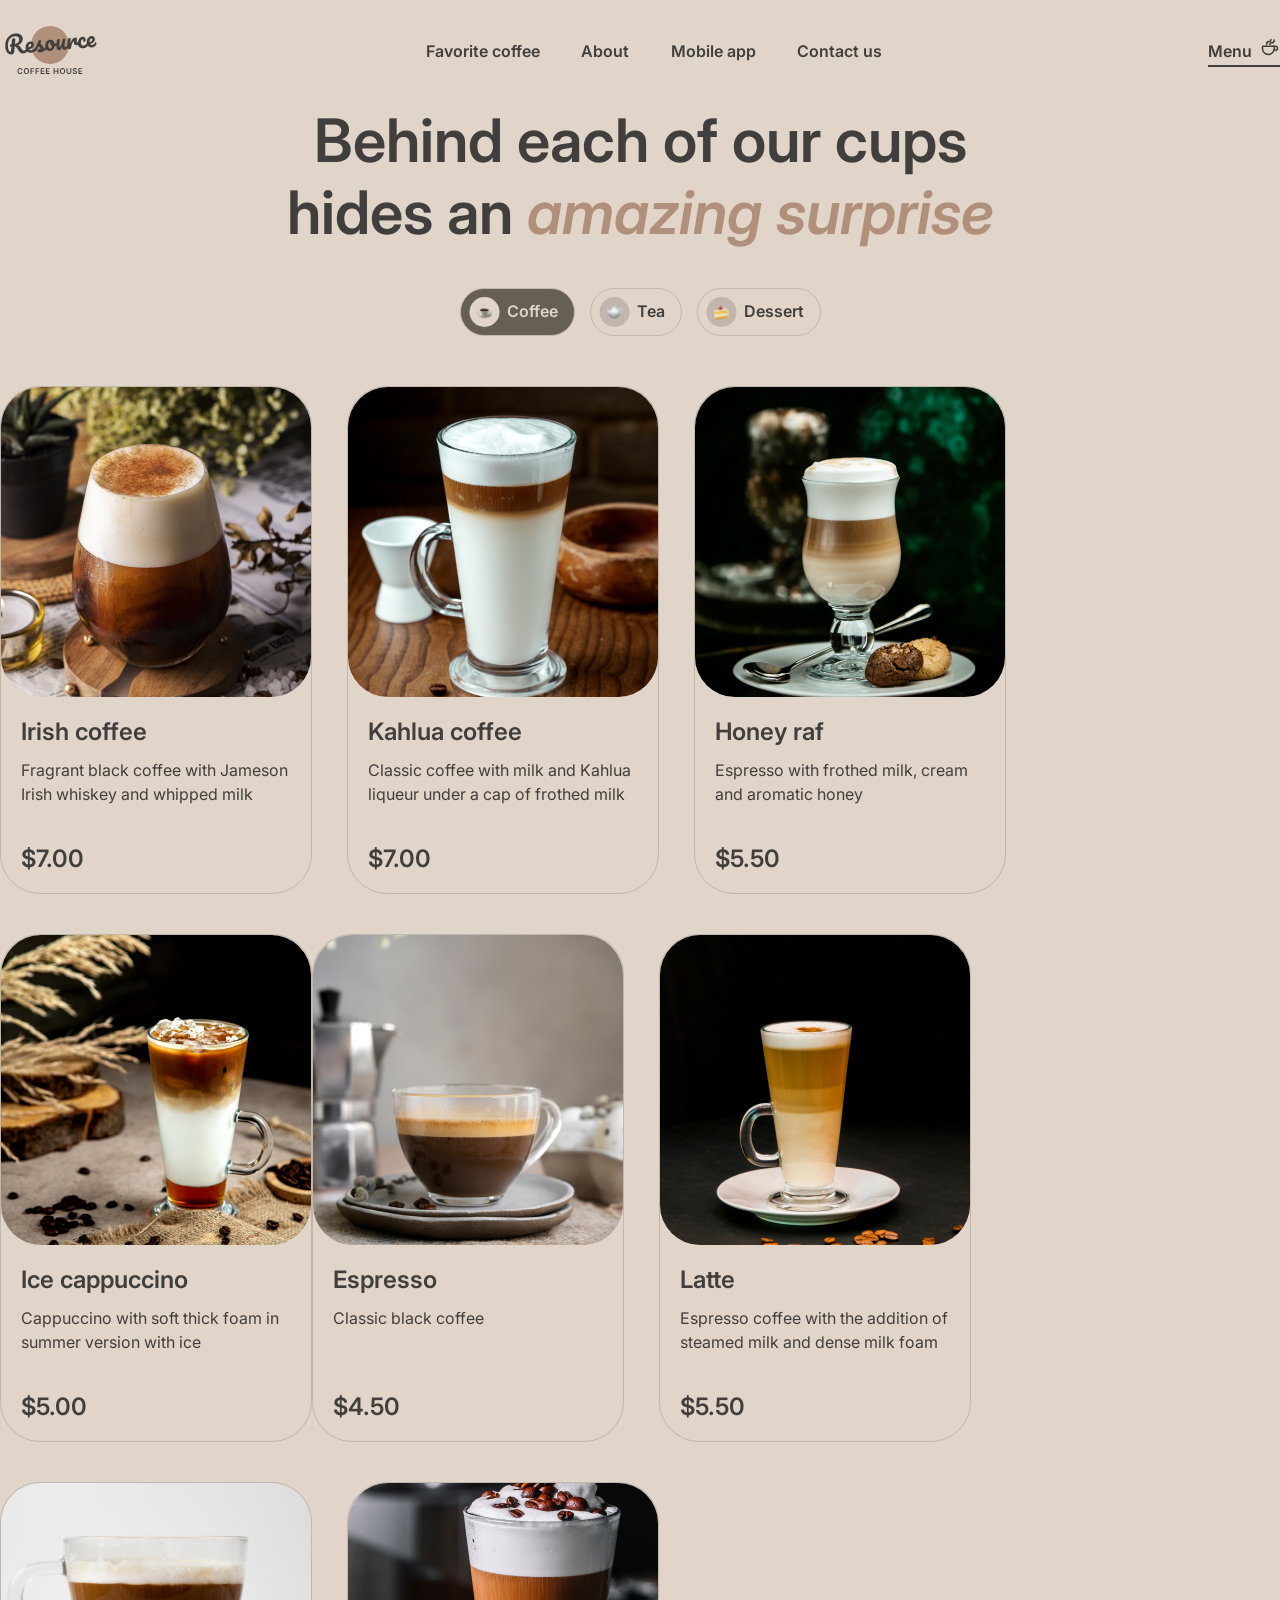
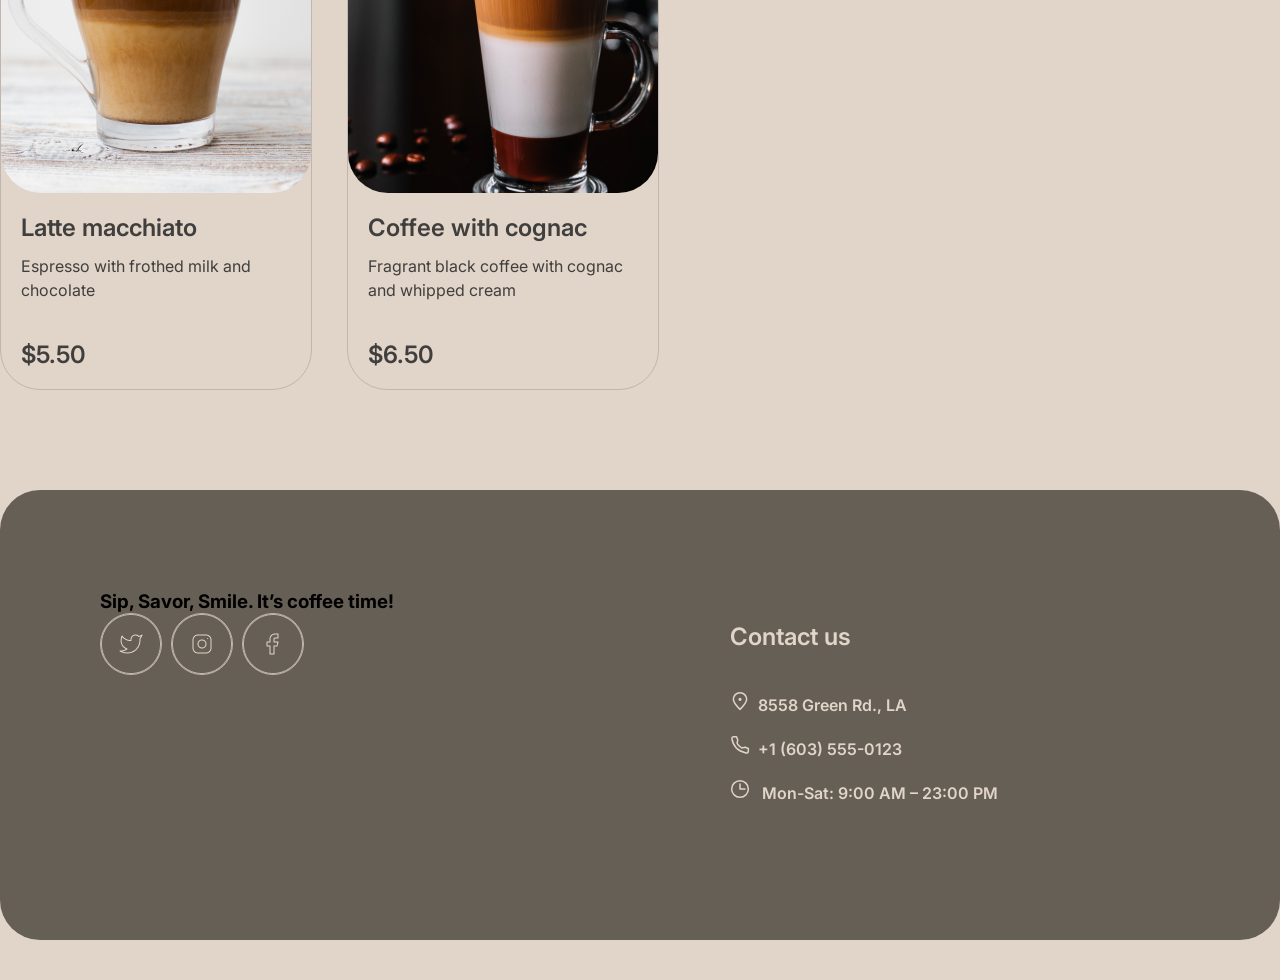
==== pages/coffee-menu.html @ eb0a1509 "Upload second version of the site" ====
<!DOCTYPE html>
<html lang="en">
<head>
  <meta charset="UTF-8">
  <meta http-equiv="X-UA-Compatible" content="IE=edge">
  <meta name="viewport" content="width=device-width, initial-scale=1.0">
  <link rel="preconnect" href="https://fonts.googleapis.com">
  <link rel="preconnect" href="https://fonts.gstatic.com" crossorigin>
  <link href="https://fonts.googleapis.com/css2?family=Inter:wght@100;200;300;400;500;600;700;800;900&display=swap" rel="stylesheet">
  <title>House Menu</title>
  <link rel="stylesheet" href="../css/house-menu.css">
  <link rel="icon" type="image/x-icon" href="../img/logo.svg">
</head>
<body>
  <header>
    <div class="header">
      <a href="../index.html"><img class="header__logo" src="../img/logo.svg" alt="logo"></a>

      <nav>
          <ul>
            <li><a href="#">Favorite coffee</a></li>
            <li><a href="#">About</a></li>
            <li><a href="#">Mobile app</a></li>
            <li><a href="#footer">Contact us</a></li>
          </ul>
      </nav>

      <ul class="coffee-menu">
        <li><a href="#" style="text-decoration: none;"><h3>Menu</h3><img src="../img/coffee-cup.svg" alt="coffe cup"></a></li>
      </ul>
    </div>
  </header>

  <main>
    <section class="coffee-tea-des">
      <h1>Behind each of our cups hides an <span>amazing surprise</span></h1>

      <div class="menu-block">
        <div class="menu-buttons">
          <button class="coffee-button active">Coffee</button>
          <button class="tea-button">Tea</button>
          <button class="dessert-button">Dessert</button>
        </div>

        <div class="menu">
          <div class="item">
            <div class="parent">
              <img src="../img/house-menu/menu/coffee/coffee-1.png" alt="coffee-1">
            </div>
            <div class="about">
              <h6>Irish coffee</h6>
              <p>Fragrant black coffee with Jameson Irish whiskey and whipped milk</p>
              <h3>$7.00</h3>
            </div>
          </div>

          <div class="item">
            <div class="parent">
              <img src="../img/house-menu/menu/coffee/coffee-2.png" alt="coffee-1">
            </div>
            <div class="about">
              <h6>Kahlua coffee</h6>
              <p>Classic coffee with milk and Kahlua liqueur under a cap of frothed milk</p>
              <h3>$7.00</h3>
            </div>
          </div>

          <div class="item">
            <div class="parent">
              <img src="../img/house-menu/menu/coffee/coffee-3.png" alt="coffee-1">
            </div>
            <div class="about">
              <h6>Honey raf</h6>
              <p>Espresso with frothed milk, cream and aromatic honey</p>
              <h3>$5.50</h3>
            </div>
          </div>

          <div class="item" style="margin-right: 0;">
            <div class="parent">
              <img src="../img/house-menu/menu/coffee/coffee-4.png" alt="coffee-1">
            </div>
            <div class="about">
              <h6>Ice cappuccino</h6>
              <p>Cappuccino with soft thick foam in summer version with ice</p>
              <h3>$5.00</h3>
            </div>
          </div>

          <div class="item">
            <div class="parent">
              <img src="../img/house-menu/menu/coffee/coffee-5.png" alt="coffee-1">
            </div>
            <div class="about">
              <h6>Espresso</h6>
              <p>Classic black coffee</p>
              <h3>$4.50</h3>
            </div>
          </div>

          <div class="item">
            <div class="parent">
              <img src="../img/house-menu/menu/coffee/coffee-6.png" alt="coffee-1">
            </div>
            <div class="about">
              <h6>Latte</h6>
              <p>Espresso coffee with the addition of steamed milk and dense milk foam</p>
              <h3>$5.50</h3>
            </div>
          </div>

          <div class="item">
            <div class="parent">
              <img src="../img/house-menu/menu/coffee/coffee-7.png" alt="coffee-1">
            </div>
            <div class="about">
              <h6>Latte macchiato</h6>
              <p>Espresso with frothed milk and chocolate</p>
              <h3>$5.50</h3>
            </div>
          </div>

          <div class="item" style="margin-right: 0;">
            <div class="parent">
              <img src="../img/house-menu/menu/coffee/coffee-8.png" alt="coffee-1">
            </div>
            <div class="about">
              <h6>Coffee with cognac</h6>
              <p>Fragrant black coffee with cognac and whipped cream</p>
              <h3>$6.50</h3>
            </div>
          </div>
        </div>
      </div>
    </section>
  </main>

  <footer id="footer">
    <div class="footer-container">
      <div class="left-side">
        <h3>Sip, Savor, Smile. <span>It’s coffee time!</span></h3>
        <div class="social-media">
          <div class="twiter"></div>
          <div class="instagram"></div>
          <div class="facebook"></div>
        </div>
      </div>

      <div class="right-side">
        <h4>Contact us</h4>
        <ul>
          <li><a href="https://www.google.com/maps/search/8558+Green+Rd,+Trafalgar,+IN,+USA/@38.6129369,-116.4853244,3z?entry=ttu" target="_blank"><img src="../img/footer/position-icon.svg" alt="position">8558 Green Rd.,  LA</a></li>
          <li><a href="tel:+16035550123"><img src="../img/footer/phone-icon.svg" alt="phone">+1 (603) 555-0123</a></li>
          <li><img src="../img/footer/clock-icon.svg" alt="clock"> Mon-Sat: 9:00 AM – 23:00 PM</li>
        </ul>
      </div>
    </div>
  </footer>
</body>
</html>
---- css/house-menu.css ----
* {
  margin: 0;
  padding: 0;
}

html {
  scroll-behavior: smooth;
}

body {
  max-width: 1440px;
  background: #E1D4C9;
  margin: 0 auto;
  font-family: 'Inter', sans-serif;
}

header {
  margin-top: 20px;
  margin-bottom: 20px;
}

.coffe-menu {
  display: flex;
}

.header__logo {
  cursor: pointer;
}

.coffe-menu h3 {
  font-size: 16px;
  font-style: normal;
  font-weight: 600;
  line-height: 150%;
}

.header {
  display: flex;
  max-width: 1360px;
  justify-content: space-between;
  align-items: center;
  margin: 0 auto;
}

.header nav ul {
  display: flex;
  list-style-type: none;
  justify-content: space-between;
  width: 456px;
}

.header nav ul li a {
  text-decoration: none;
  font-size: 16px;
  font-style: normal;
  font-weight: 600;
  line-height: 150%;
  color: #403F3D;
  cursor: pointer;
  transition: .5s ease-out;
}

.header nav ul li::after {
  content: "";
  height: 2px;
  width: 30%;
  background: #403F3D;
  display: block;
  margin: 0 auto;
  opacity: 0;
  transition: all 0.4s;
}

.header .coffee-menu {
  display: flex;
  list-style-type: none;
  justify-content: space-between;
  cursor: pointer;
  width: 72px;
}

.header .coffee-menu h3 {
  font-size: 16px;
  font-style: normal;
  font-weight: 600;
  line-height: 1.8;
  display: inline;
  color: #403F3D;
}

.header .coffee-menu li {
  width: 72px;
}

.header .coffee-menu img {
  display: inline;
  margin-left: 8px;
}

.header .coffee-menu li::after {
  content: "";
  height: 2px;
  width: 100%;
  background: #403F3D;
  display: block;
  margin: 0 auto;
  opacity: 1;
  transition: all 0.4s;
}

.header nav ul li:hover::after {
  opacity: 1;
  width: 100%;
}

/* 
  COFFEE, TEA, Dessert section
*/

.coffee-tea-des {
  max-width: 1360px;
  margin: 0 auto;
}

.coffee-tea-des h1 {
  color: #403F3D;
  text-align: center;
  font-size: 60px;
  font-weight: 600;
  width: 800px;
  margin: 0 auto;
  margin-bottom: 40px;
}

.coffee-tea-des h1 span {
  color: #B0907A;
  font-size: 60px;
  font-style: italic;
  font-weight: 600;
}

.coffee-tea-des .menu-block {
  max-width: 1360px;
  margin: 0 auto;
}

.coffee-tea-des .menu-block .menu-buttons {
  width: 361px;
  display: flex;
  justify-content: space-between;
  margin: 0 auto;
}

.menu-block .menu-buttons button img {
  padding-top: 8px;
  padding-bottom: 8px;
  margin-right: 8px;
}

.menu-block .menu-buttons button {
  border-radius: 100px;
  border: 1px solid #C1B6AD;
  background: none;
  padding: 12px 16px 14px 46px;
  color: #403F3D;
  font-size: 16px;
  font-weight: 600;
  position: relative;
  font-family: 'Inter', sans-serif;
  transition: all .6s;
  cursor: pointer;
}

.menu-buttons .coffee-button::before {
  content: url("../img/house-menu/buttons/coffee-icon.svg");
  position: absolute;
  display: block;
  top: 8px;
  left: 8px;
  transition: all .6s;
}

.menu-buttons .tea-button::before {
  content: url("../img/house-menu/buttons/cup-icon.svg");
  position: absolute;
  display: block;
  top: 8px;
  left: 8px;
  transition: all .6s;
}

.menu-buttons .dessert-button::before {
  content: url("../img/house-menu/buttons/cake-icon.svg");
  position: absolute;
  display: block;
  top: 8px;
  left: 8px;
  transition: all .6s;
}

.menu-buttons .coffee-button:hover::before {
  content: url("../img/house-menu/buttons/coffee-icon-hover.svg");
}

.menu-buttons .tea-button:hover::before {
  content: url("../img/house-menu/buttons/cup-icon-hover.svg");
}

.menu-buttons .dessert-button:hover::before {
  content: url("../img/house-menu/buttons/cake-icon-hover.svg");
}

.menu-buttons .coffee-button:hover,
.menu-buttons .tea-button:hover,
.menu-buttons .dessert-button:hover {
  background-color: #665F55;
  color: #E1D4C9;
}

.menu-buttons button.active {
  background-color: #665F55;
  color: #E1D4C9;
  cursor: default;
}

.menu-buttons .coffee-button.active::before{
  content: url("../img/house-menu/buttons/coffee-icon-hover.svg");
}

.menu-buttons .tea-button.active::before{
  content: url("../img/house-menu/buttons/cup-icon-hover.svg");
}

.menu-buttons .dessert-button.active::before{
  content: url("../img/house-menu/buttons/cake-icon-hover.svg");
}


/* 
  menu-buttons
*/

.coffee-tea-des .menu-block .menu-buttons {
  margin-bottom: 10px;
}

.coffee-tea-des .menu .item {
  width: 310px;
  height: 506px;
  border-radius: 40px;
  border: 1px solid #C1B6AD;
  margin-top: 40px;
  margin-right: 35px;
  position: relative;
  cursor: pointer;
}

.coffee-tea-des .menu .item img {
  position: absolute;
  left: -15px;
  top: -15px;
  transition: all .6s;
}

.coffee-tea-des .menu .item .parent {
  width: 310px;
  height: 310px;
  overflow: hidden;
  position: relative;
  border-radius: 40px;
  margin-bottom: 20px;
}


.coffee-tea-des .menu {
  display: flex;
  flex-wrap: wrap;
}

.coffee-tea-des .menu .item:hover img {
  transform: scale(0.92);
}

.coffee-tea-des .menu .item .about {
  width: 270px;
  margin: 0 auto;
}

.coffee-tea-des .menu .item h6 {
  color: #403F3D;
  font-size: 24px;
  font-style: normal;
  font-weight: 600;
  margin-bottom: 12px;
}

.coffee-tea-des .menu .item p {
  color: #403F3D;
  font-size: 16px;
  font-style: normal;
  font-weight: 400;
  line-height: 150%;
  margin-bottom: 12px;
}

.coffee-tea-des .menu .item h3 {
  color: #403F3D;
  font-size: 24px;
  font-style: normal;
  font-weight: 600;
  position: absolute;
  bottom: 20px;
  left: 20px;
}


/* 
  FOOTER
*/

footer {
  max-width: 1360px;
  border-radius: 40px;
  background: #665F55;
  margin: 0 auto;
  margin-bottom: 40px;
  margin-top: 100px;
}

footer .footer-container {
  width: 1160px;
  height: 250px;
  padding: 100px;
  display: flex;
  justify-content: space-between;
}

footer .left-side {
  max-width: 530px;
}

footer .left-side h1 {
  color: #E1D4C9;
  font-family: Inter;
  font-size: 60px;
  font-weight: 600;
  margin-bottom: 40px;
}

footer .left-side h1 span {
  color: #B0907A;
  font-family: Inter;
  font-size: 60px;
  font-style: italic;
  font-weight: 600;
}

footer .social-media {
  display: flex;
  max-width: 204px;
  justify-content: space-between;
}

.social-media .instagram {
  background-image: url("../img/footer/instagram-default.png");
  width: 24px;
  height: 24px;
  background-repeat: no-repeat;
  border-radius: 100px;
  border: 1px solid #C1B6AD;
  padding: 18px;
  background-position: center;
  transition: all .2s;
  cursor: pointer;
}

.social-media .instagram:hover {
  background-image: url("../img/footer/instagram-hover.png");
  background-color: #E1D4C9;
}

.social-media .twiter {
  background-image: url("../img/footer/twiter-default.png");
  width: 24px;
  height: 24px;
  background-repeat: no-repeat;
  border-radius: 100px;
  border: 1px solid #C1B6AD;
  padding: 18px;
  background-position: center;
  transition: all .2s;
  cursor: pointer;
}

.social-media .twiter:hover {
  background-image: url("../img/footer/twiter-hover.png");
  background-color: #E1D4C9;
}

.social-media .facebook {
  background-image: url("../img/footer/facebook-default.png");
  width: 24px;
  height: 24px;
  background-repeat: no-repeat;
  border-radius: 100px;
  border: 1px solid #C1B6AD;
  padding: 18px;
  background-position: center;
  transition: all .2s;
  cursor: pointer;
}

.social-media .facebook:hover {
  background-image: url("../img/footer/facebook-hover.png");
  background-color: #E1D4C9;
}

footer .right-side {
  width: 530px;
  height: 186px;
  margin-top: 32px;
  color: #E1D4C9;
}

footer .right-side h4 {
  color: #E1D4C9;
  font-family: Inter;
  font-size: 24px;
  font-weight: 600;
  margin-bottom: 40px;
}

footer .right-side li,
footer .right-side a {
  color: #E1D4C9;
  text-decoration: none;
  list-style-type: none;
  font-family: Inter;
  font-size: 16px;
  font-weight: 600;
  position: relative;
}

footer .right-side li {
  margin-bottom: 20px;
}

footer .right-side img {
  margin-right: 8px;
}

footer .right-side a::before {
  content: "";
  display: block;
  width: 30%;
  height: 2px;
  background: #E1D4C9;
  position: absolute;
  bottom: -6px;
  opacity: 0;
  transition: all .6s;
  margin-left: 30%;
}

footer .right-side a:hover::before {
  opacity: 1;
  width: 100%;
  margin-left: 0;
}
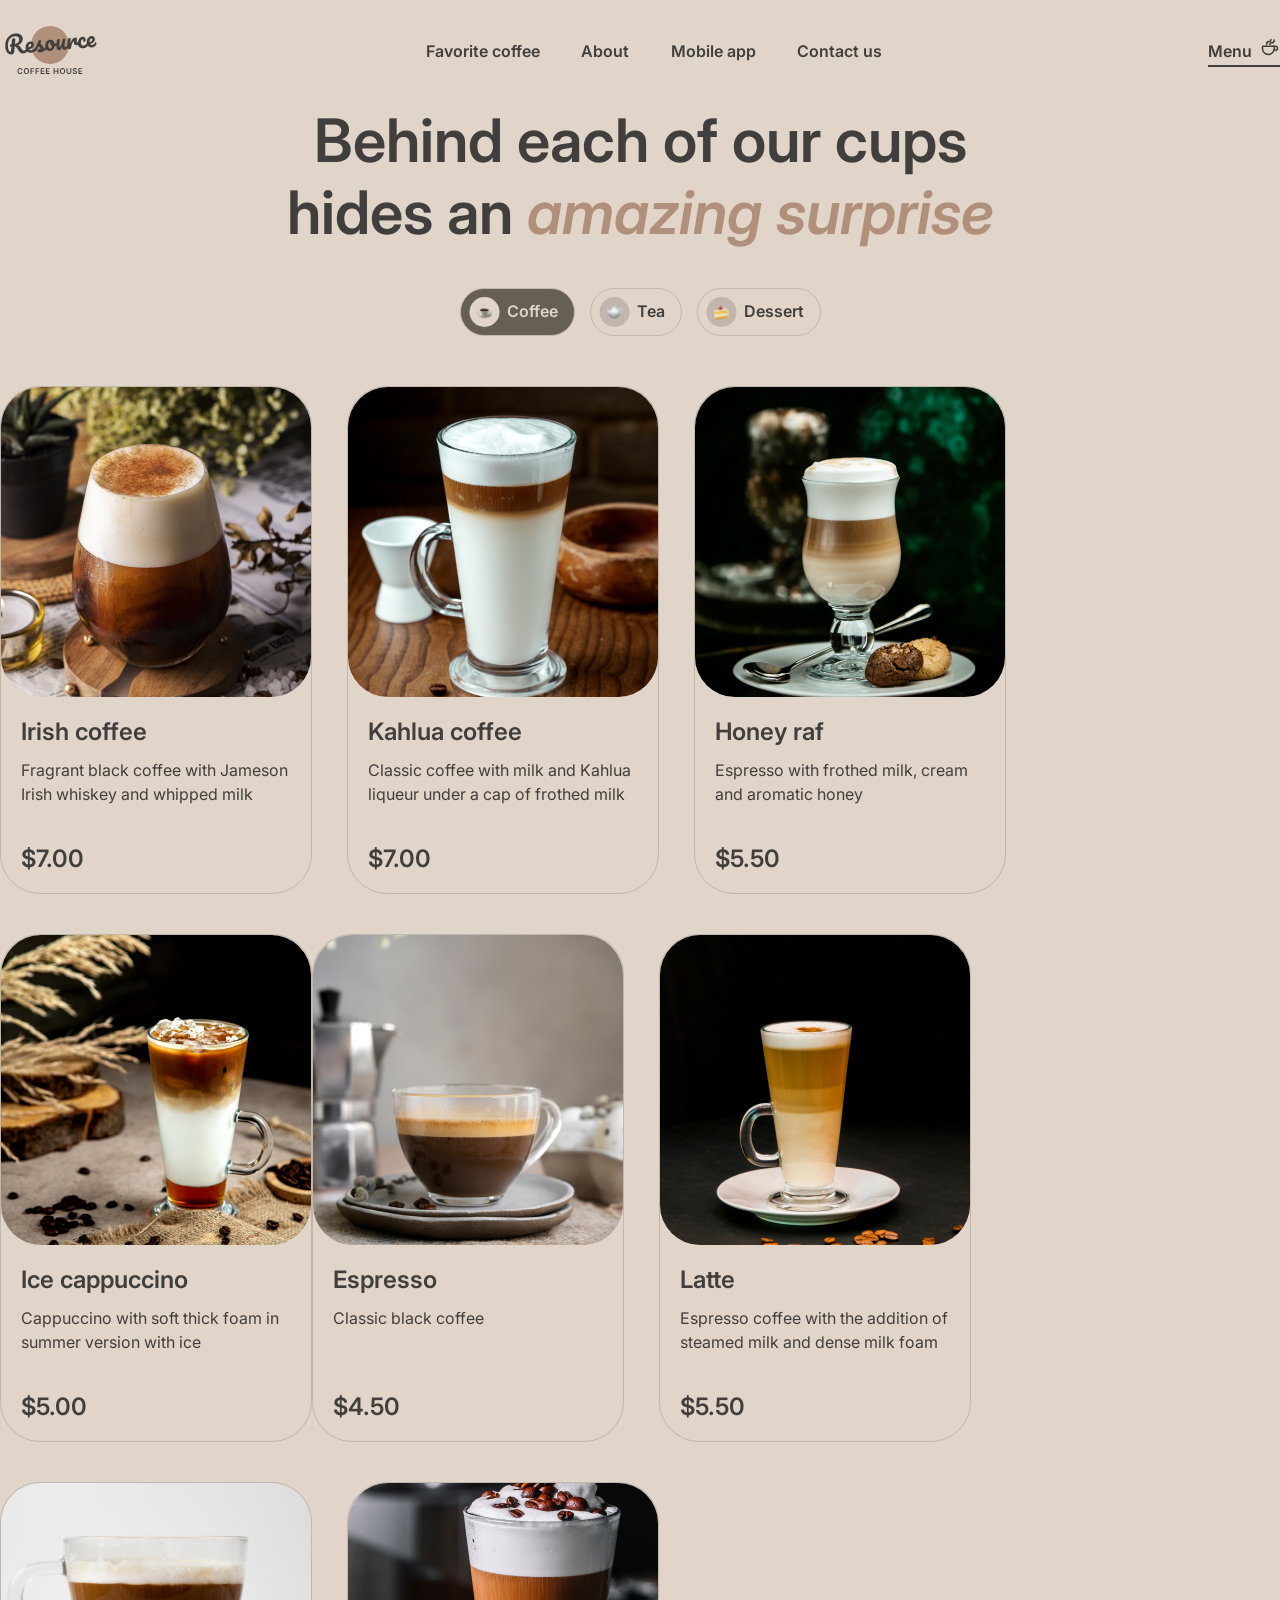
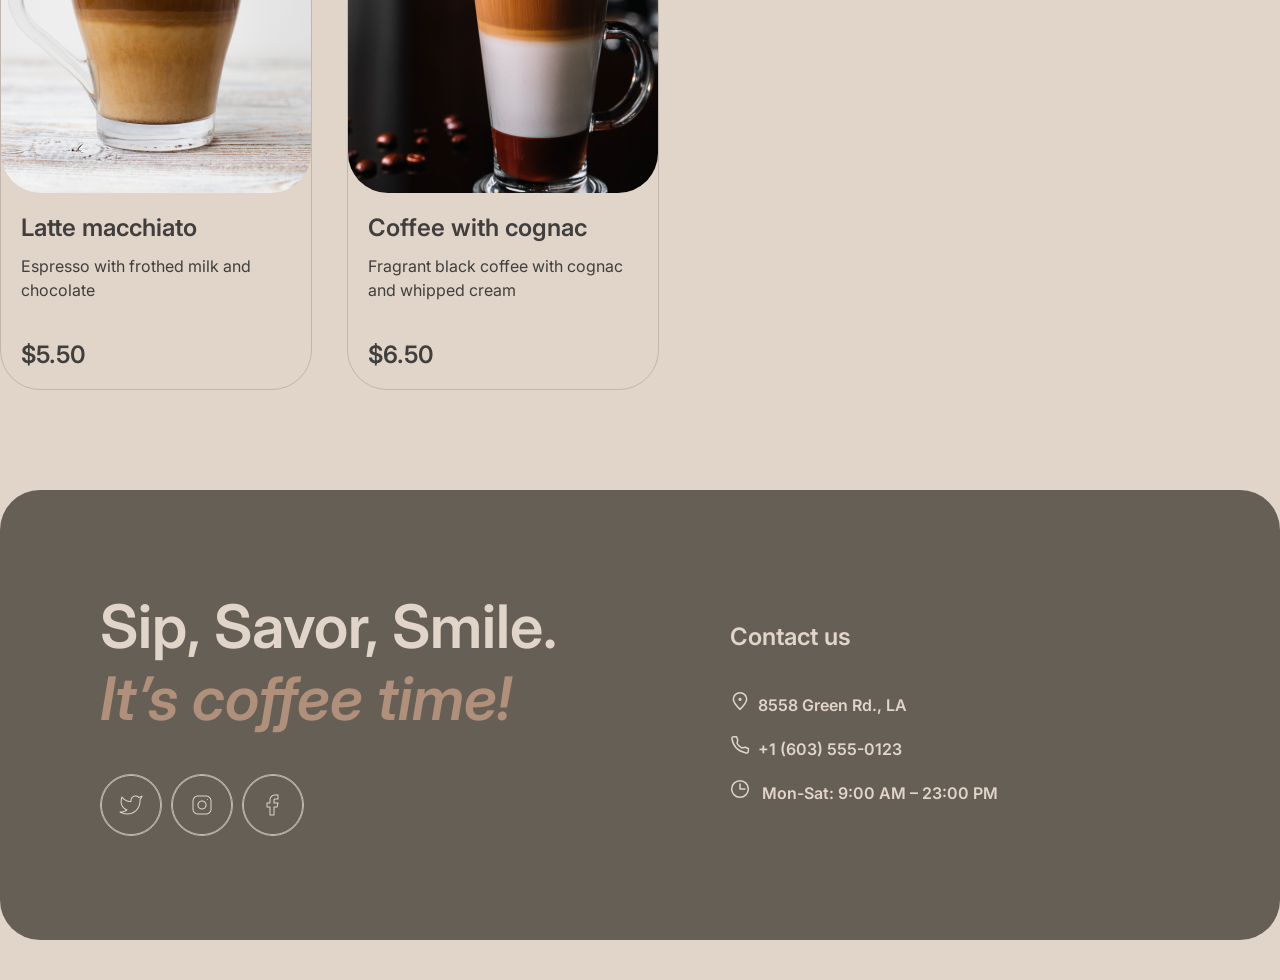
==== commit 364082d2: "feat: make header responsible" ====
--- a/pages/coffee-menu.html
+++ b/pages/coffee-menu.html
@@ -156,5 +156,7 @@
       </div>
     </div>
   </footer>
+
+  <script src="../js/script.js"></script>
 </body>
 </html>
--- a/css/house-menu.css
+++ b/css/house-menu.css
@@ -90,6 +90,11 @@
 
 .header .coffee-menu li {
   width: 72px;
+  cursor: default;
+}
+
+.header .coffee-menu li a {
+  cursor: default;
 }
 
 .header .coffee-menu img {
@@ -339,7 +344,7 @@
   max-width: 530px;
 }
 
-footer .left-side h1 {
+footer .left-side h3 {
   color: #E1D4C9;
   font-family: Inter;
   font-size: 60px;
@@ -347,7 +352,7 @@
   margin-bottom: 40px;
 }
 
-footer .left-side h1 span {
+footer .left-side h3 span {
   color: #B0907A;
   font-family: Inter;
   font-size: 60px;
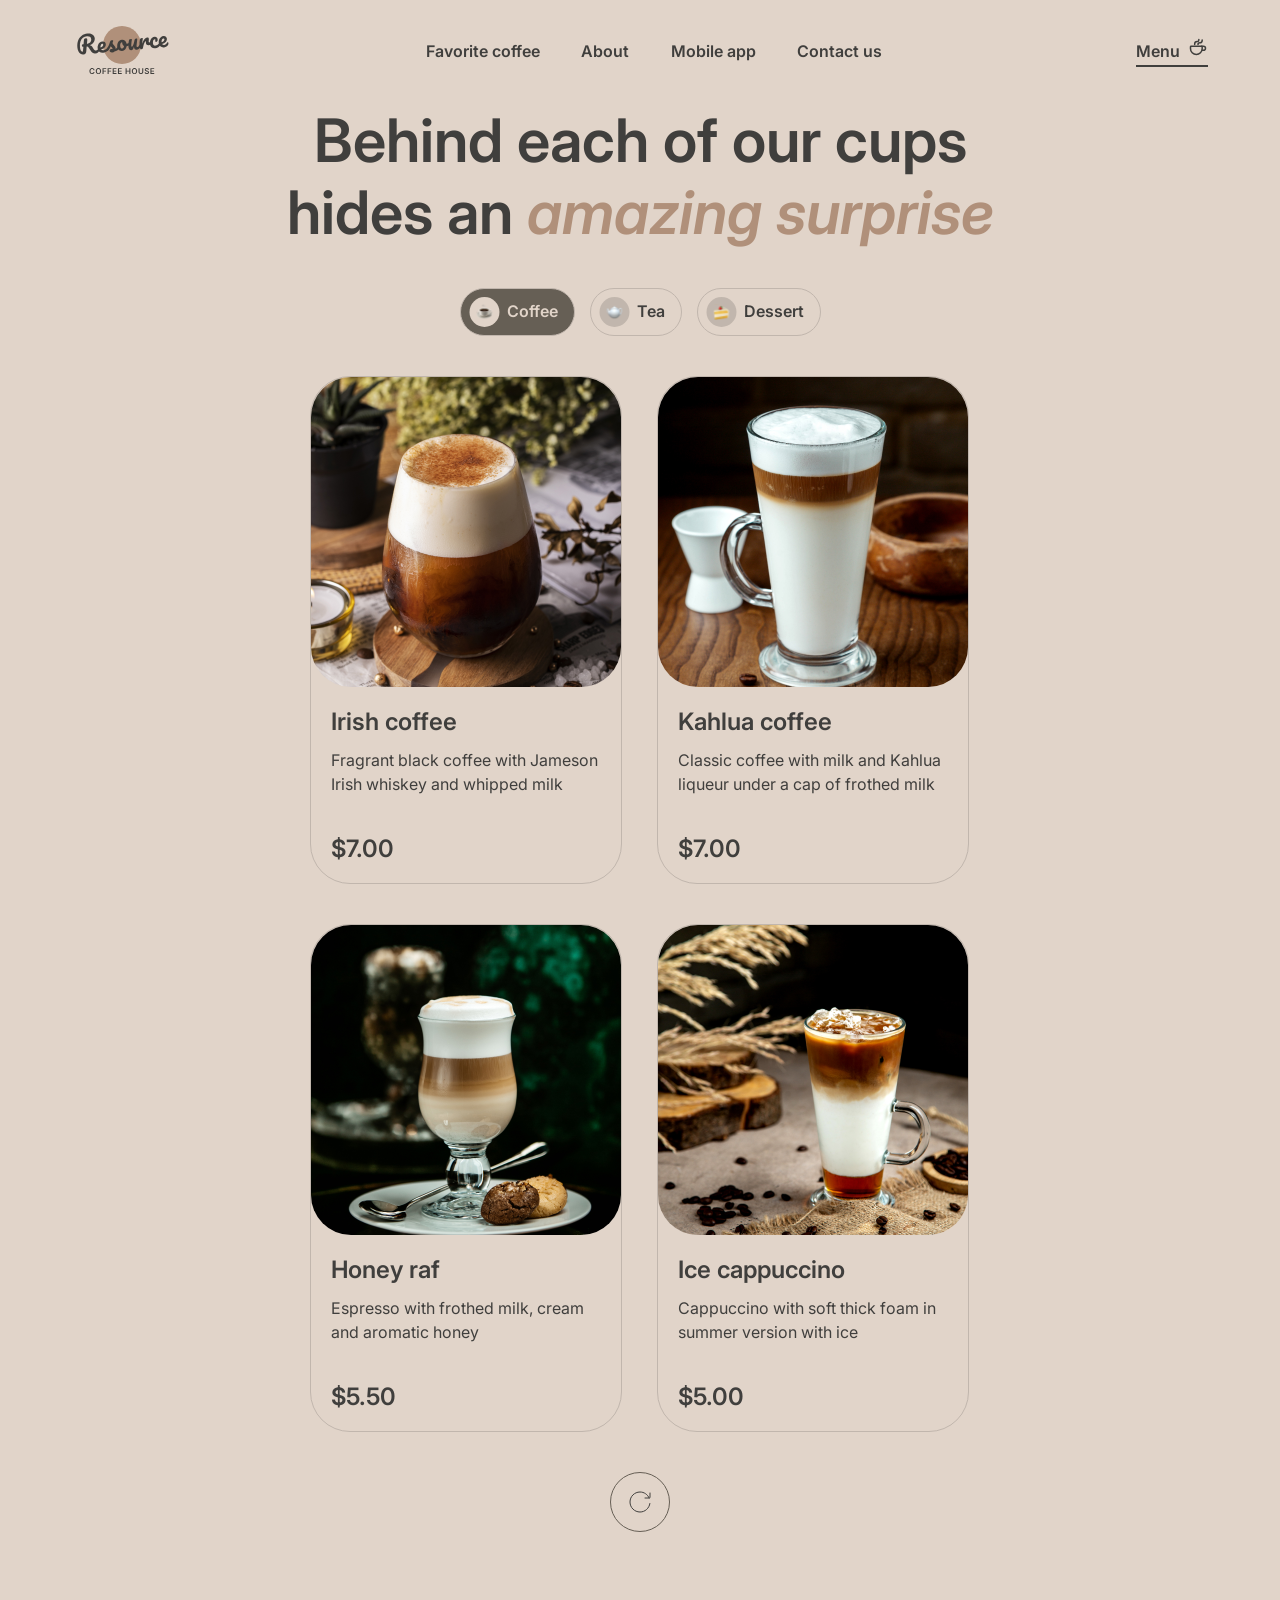
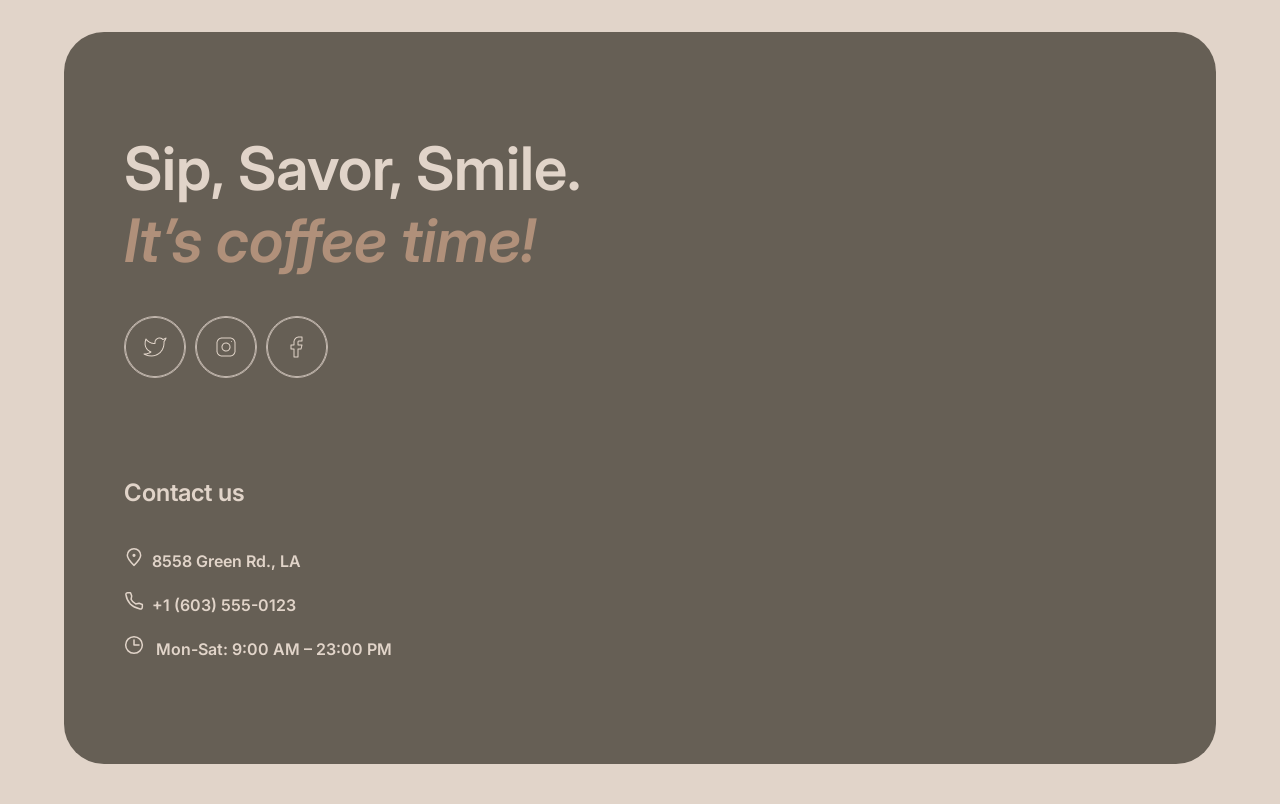
==== commit 3188eb24: "feat: upload fourth version" ====
--- a/pages/coffee-menu.html
+++ b/pages/coffee-menu.html
@@ -10,6 +10,7 @@
   <title>House Menu</title>
   <link rel="stylesheet" href="../css/house-menu.css">
   <link rel="icon" type="image/x-icon" href="../img/logo.svg">
+  <link rel="stylesheet" href="../css/responsive.css">
 </head>
 <body>
   <header>
@@ -26,7 +27,8 @@
       </nav>
 
       <ul class="coffee-menu">
-        <li><a href="#" style="text-decoration: none;"><h3>Menu</h3><img src="../img/coffee-cup.svg" alt="coffe cup"></a></li>
+        <li class="coffee-button"><a href="#" style="text-decoration: none;"><h3>Menu</h3><img src="../img/coffee-cup.svg" alt="coffe cup"></a></li>
+        <li class="burger-menu"></li>
       </ul>
     </div>
   </header>
@@ -54,7 +56,7 @@
             </div>
           </div>
 
-          <div class="item">
+          <div class="item kahlua">
             <div class="parent">
               <img src="../img/house-menu/menu/coffee/coffee-2.png" alt="coffee-1">
             </div>
@@ -87,50 +89,54 @@
             </div>
           </div>
 
-          <div class="item">
-            <div class="parent">
-              <img src="../img/house-menu/menu/coffee/coffee-5.png" alt="coffee-1">
+          <div class="item_block-to-hide">
+            <div class="item">
+              <div class="parent">
+                <img src="../img/house-menu/menu/coffee/coffee-5.png" alt="coffee-1">
+              </div>
+              <div class="about">
+                <h6>Espresso</h6>
+                <p>Classic black coffee</p>
+                <h3>$4.50</h3>
+              </div>
             </div>
-            <div class="about">
-              <h6>Espresso</h6>
-              <p>Classic black coffee</p>
-              <h3>$4.50</h3>
+  
+            <div class="item">
+              <div class="parent">
+                <img src="../img/house-menu/menu/coffee/coffee-6.png" alt="coffee-1">
+              </div>
+              <div class="about">
+                <h6>Latte</h6>
+                <p>Espresso coffee with the addition of steamed milk and dense milk foam</p>
+                <h3>$5.50</h3>
+              </div>
             </div>
-          </div>
+  
+            <div class="item">
+              <div class="parent">
+                <img src="../img/house-menu/menu/coffee/coffee-7.png" alt="coffee-1">
+              </div>
+              <div class="about">
+                <h6>Latte macchiato</h6>
+                <p>Espresso with frothed milk and chocolate</p>
+                <h3>$5.50</h3>
+              </div>
+            </div>
 
-          <div class="item">
-            <div class="parent">
-              <img src="../img/house-menu/menu/coffee/coffee-6.png" alt="coffee-1">
-            </div>
-            <div class="about">
-              <h6>Latte</h6>
-              <p>Espresso coffee with the addition of steamed milk and dense milk foam</p>
-              <h3>$5.50</h3>
-            </div>
-          </div>
-
-          <div class="item">
-            <div class="parent">
-              <img src="../img/house-menu/menu/coffee/coffee-7.png" alt="coffee-1">
-            </div>
-            <div class="about">
-              <h6>Latte macchiato</h6>
-              <p>Espresso with frothed milk and chocolate</p>
-              <h3>$5.50</h3>
-            </div>
-          </div>
-
-          <div class="item" style="margin-right: 0;">
-            <div class="parent">
-              <img src="../img/house-menu/menu/coffee/coffee-8.png" alt="coffee-1">
-            </div>
-            <div class="about">
-              <h6>Coffee with cognac</h6>
-              <p>Fragrant black coffee with cognac and whipped cream</p>
-              <h3>$6.50</h3>
+            <div class="item" style="margin-right: 0;">
+              <div class="parent">
+                <img src="../img/house-menu/menu/coffee/coffee-8.png" alt="coffee-1">
+              </div>
+              <div class="about">
+                <h6>Coffee with cognac</h6>
+                <p>Fragrant black coffee with cognac and whipped cream</p>
+                <h3>$6.50</h3>
+              </div>
             </div>
           </div>
         </div>
+
+        <button class="refresh-button"></button>
       </div>
     </section>
   </main>
--- a/css/house-menu.css
+++ b/css/house-menu.css
@@ -244,10 +244,6 @@
 /* 
   menu-buttons
 */
-
-.coffee-tea-des .menu-block .menu-buttons {
-  margin-bottom: 10px;
-}
 
 .coffee-tea-des .menu .item {
   width: 310px;
@@ -471,4 +467,44 @@
   opacity: 1;
   width: 100%;
   margin-left: 0;
+}
+
+.item_block-to-hide {
+  display: flex;
+  flex-wrap: wrap;
+  justify-content: space-between;
+}
+
+.refresh-button {
+  background: none;
+  border: 0px;
+  background-image: url(../img/responsive/768px/open-new-items.svg);
+  width: 60px;
+  height: 60px;
+  background-repeat: no-repeat;
+  margin: 0 auto;
+  margin-top: 40px;
+  display: none;
+}
+
+header .coffee-menu .burger-menu {
+  background-image: url("../img/responsive/768px/button-icon-burger.svg");
+  background-repeat: no-repeat;
+  background-size: contain;
+  width: 44px;
+  height: 44px;
+  display: none;
+}
+
+
+@media screen and (max-width: 768px) {
+  .header .coffee-menu li:first-child {
+    display: none;
+  }
+}
+
+@media screen and (max-width: 670px) {
+  .footer-container .left-side h3 {
+    font-size: 31.5px;
+  }
 }
--- a/css/responsive.css
+++ b/css/responsive.css
@@ -0,0 +1,403 @@
+@media screen and (max-width: 1440px) {
+  body {
+    width: 100%;
+  }
+}
+
+@media screen and (max-width: 1390px) {
+  .header {
+    width: 88.7%;
+  }
+}
+
+@media screen and (max-width: 768px) {
+  header nav {
+    display: none;
+  }
+  .coffee-menu-button {
+    display: none;
+  }
+  .header .coffee-menu li::after {
+    display: none;
+  }
+  .header .coffee-menu {
+    width: unset;
+  }
+  header .coffee-menu .burger-menu {
+    display: block;
+  }
+}
+
+@media screen and (max-width: 385px) {
+  .header {
+    width: 91.6%;
+  }
+}
+
+
+/* 
+  HEADER BLOCK
+*/
+
+@media screen and (max-width: 1390px) {
+  .header-section {
+    width: 88.7%;
+    height: 644px;
+  }
+
+  .header-section .link-block {
+    margin-left: 60px;
+  }
+
+  .header-section__img {
+    background-position: bottom;
+    background-size: cover;
+  }
+}
+
+@media screen and (max-width: 700px) {
+  .header-section {
+    width: 91.6%;
+  }
+  .header-section__img .link-block p,
+  .header-section__img .link-block p span {
+    font-size: 64px;
+  }
+  .header-section__img .link-block {
+    height: 432px;
+    width: 91%;
+    margin-left: 16px;
+    margin-top: 80px;
+  }
+}
+
+@media screen and (max-width: 535px){
+  .header-section__img .link-block p,
+  .header-section__img .link-block p span {
+    font-size: 52px;
+  }
+}
+
+@media screen and (max-width: 432px){
+  .header-section__img .link-block p,
+  .header-section__img .link-block p span {
+    font-size: 42px;
+  }
+  .header-section__img .link-block {
+    height: 432px;
+    width: 91%;
+    margin-top: 60px;
+  }
+  .header-section {
+    height: 552px;
+  }
+}
+
+@media screen and (max-width: 1390px) {
+  .favorite-coffee {
+    width: 88.7%;
+  }
+  .slider .slide-1 {
+      width: 100%;
+  }
+  /* .slider {
+    width: 84.71%;
+  } */
+}
+
+@media screen and (max-width: 910px) {
+  /* .slider .slide-1 {
+    width: 90%;
+  } */
+}
+
+@media screen and (max-width: 800px) {
+  /* .slider-block .slider {
+    width: 70%;
+  } */
+}
+
+@media screen and (max-width: 710px) {
+  .slider-block .arrow-left,
+  .slider-block .arrow-right {
+    display: none;
+  }
+  .slider {
+    margin: 0 auto;
+  }
+  .choose-fav-coffee,
+  .choose-fav-coffee span {
+    font-size: 38px;
+  }
+  .slider-block .slider {
+    height: unset;
+  }
+  .slider .slide-1 {
+    height: unset;
+  }
+  .favorite-coffee {
+    height: unset;
+  }
+}
+
+@media screen and (max-width: 510px) {
+  .slider img {
+    width: 100%;
+  }
+  .favorite-coffee {
+    width: 91.579%;
+  }
+  .choose-fav-coffee,
+  .choose-fav-coffee span {
+    font-size: 32px;
+  }
+  .slider-block .slider {
+    height: unset;
+  }
+  .slider .slide-1 {
+    height: unset;
+  }
+  .favorite-coffee {
+    height: unset;
+  }
+}
+
+@media screen and (max-width: 1390px) {
+  #about-section {
+    width: 89.6%;
+  }
+  .column-2 .parent2,
+  .column-1 .parent2 {
+    display: none;
+ }
+ .about-section__columns {
+  flex-wrap: wrap;
+ }
+ .about-section .column-1,
+ .about-section .column-2 {
+  height: unset;
+  margin: 0 auto;
+ }
+ .favorite-coffee {
+  max-width: 1360px;
+  height: unset;
+  }
+  .about-section {
+    height: unset;
+  }
+}
+
+@media screen and (max-width: 769px) {
+  .about-section .column-1,
+  .about-section .column-2 {
+    /* width: 100%; */
+  }
+  .column-1 .parent,
+  .column-2 .parent {
+    /* width: 100%; */
+  }
+  #mobile-app .left-side {
+    width: unset;
+  }
+}
+
+@media screen and (max-width: 730px) {
+  #about-section {
+    width: 91.6%;
+  }
+  .parent,
+  .column-1 .parents {
+    width: 100%;
+    margin: 0 auto;
+  }
+  .column-2,
+  .about-section .column-1 {
+    width: 100%;
+  }
+  .about-section {
+    height: unset;
+  }
+  .child {
+    left: -10%;
+  }
+  #about-section h5,
+  #about-section span {
+    font-size: 32px;
+  }
+}
+
+@media screen and (max-width: 528px) {
+  .about-section .child {
+    left: -30%;
+  }
+}
+
+@media screen and (max-width: 428px) {
+  .about-section .child {
+    left: -40%;
+  }
+}
+
+@media screen and (max-width: 400px) {
+  .about-section .child {
+    left: -54%;
+  }
+}
+
+@media screen and (max-width: 1390px) {
+  #mobile-app {
+    flex-wrap: wrap;
+    width: 89.7%;
+  }
+  .left-side,
+  .rigth-side {
+    margin: 0 auto;
+  }
+  #mobile-app .left-side__block {
+    width: 630px;
+    height: 342px;
+    margin-top: unset;
+  }
+  #mobile-app .left-side {
+    height: unset;
+  }
+  .rigth-side img {
+    margin-top: 90px;
+    margin-bottom: 100px;
+  }
+  #mobile-app .left-side__block {
+    width: 100%;
+  }
+  #mobile-app {
+    height: unset;
+  }
+  .rigth-side img {
+    margin-bottom: unset;
+  }
+}
+
+@media screen and (max-width: 700px) {
+  .rigth-side img {
+    width: 348px;
+  }
+  #mobile-app .left-side__block .buttons {
+    flex-direction: column;
+    width: 202px;
+  }
+  .apple-button {
+    margin-bottom: 20px;
+  }
+  #mobile-app {
+    height: unset;
+  }
+  #mobile-app .left-side__block {
+    height: unset;
+  }
+  #mobile-app .left-side__block .buttons {
+    height: unset;
+  }
+  .rigth-side img {
+    margin-bottom: unset;
+  }
+  #mobile-app {
+    width: 91.6%;
+  }
+  #mobile-app .left-side__block h4,
+  #mobile-app .left-side__block span {
+    font-size: 32px;
+  }
+}
+
+@media screen and (max-width: 1390px) {
+  .footer-container .left-side,
+  .footer-container .rigth-side {
+    margin: unset;
+  }
+  footer .footer-container {
+    width: 85.3%;
+    flex-wrap: wrap;
+    padding: unset;
+    padding: 100px 0px 100px 60px;
+    height: unset;
+  }
+  #footer {
+    width: 90%;
+    height: unset;
+  }
+}
+
+@media screen and (max-width: 1380px) {
+  .footer-container .right-side {
+    margin-top: 100px;
+  }
+}
+
+@media screen and (max-width: 670px) {
+  footer .footer-container {
+    padding: 60px 0px 60px 16px;
+  }
+  .footer-container .left-side h1,
+  .footer-container .left-side span {
+    font-size: 31.5px;
+  }
+  .footer-container .right-side {
+    margin-top: 40px;
+  }
+  footer .footer-container {
+    width: 91%;
+  }
+  .rigth-side img {
+    margin-top: 40px;
+  }
+}
+
+
+
+
+/* 
+  RESPONSIVE DESIGN FOR COFFEE MENU PAGE
+*/
+
+@media screen and (max-width: 1390px) {
+  .coffee-tea-des {
+    width: 100%;
+  }
+}
+
+@media screen and (max-width: 1352px) {
+  .item_block-to-hide {
+    display: none;
+  }
+  .coffee-tea-des .menu .item.kahlua {
+    margin-right: 0;
+  }
+  .menu-block .menu {
+    width: 660px;
+    margin: 0 auto;
+  }
+  .refresh-button {
+    display: block;
+  }
+}
+
+@media screen and (max-width: 850px) {
+  .coffee-tea-des h1 {
+    width: 89.6%;
+  }
+}
+
+@media screen and (max-width: 700px) {
+  .menu-block .menu {
+    width: 311px;
+  }
+  .menu-block .menu .item {
+    margin-right: 0px;
+  }
+  .coffee-tea-des h1,
+  .coffee-tea-des h1 span {
+    font-size: 32px;
+  }
+  .coffee-tea-des .menu-block .menu-buttons {
+    width: 345px;
+  }
+}
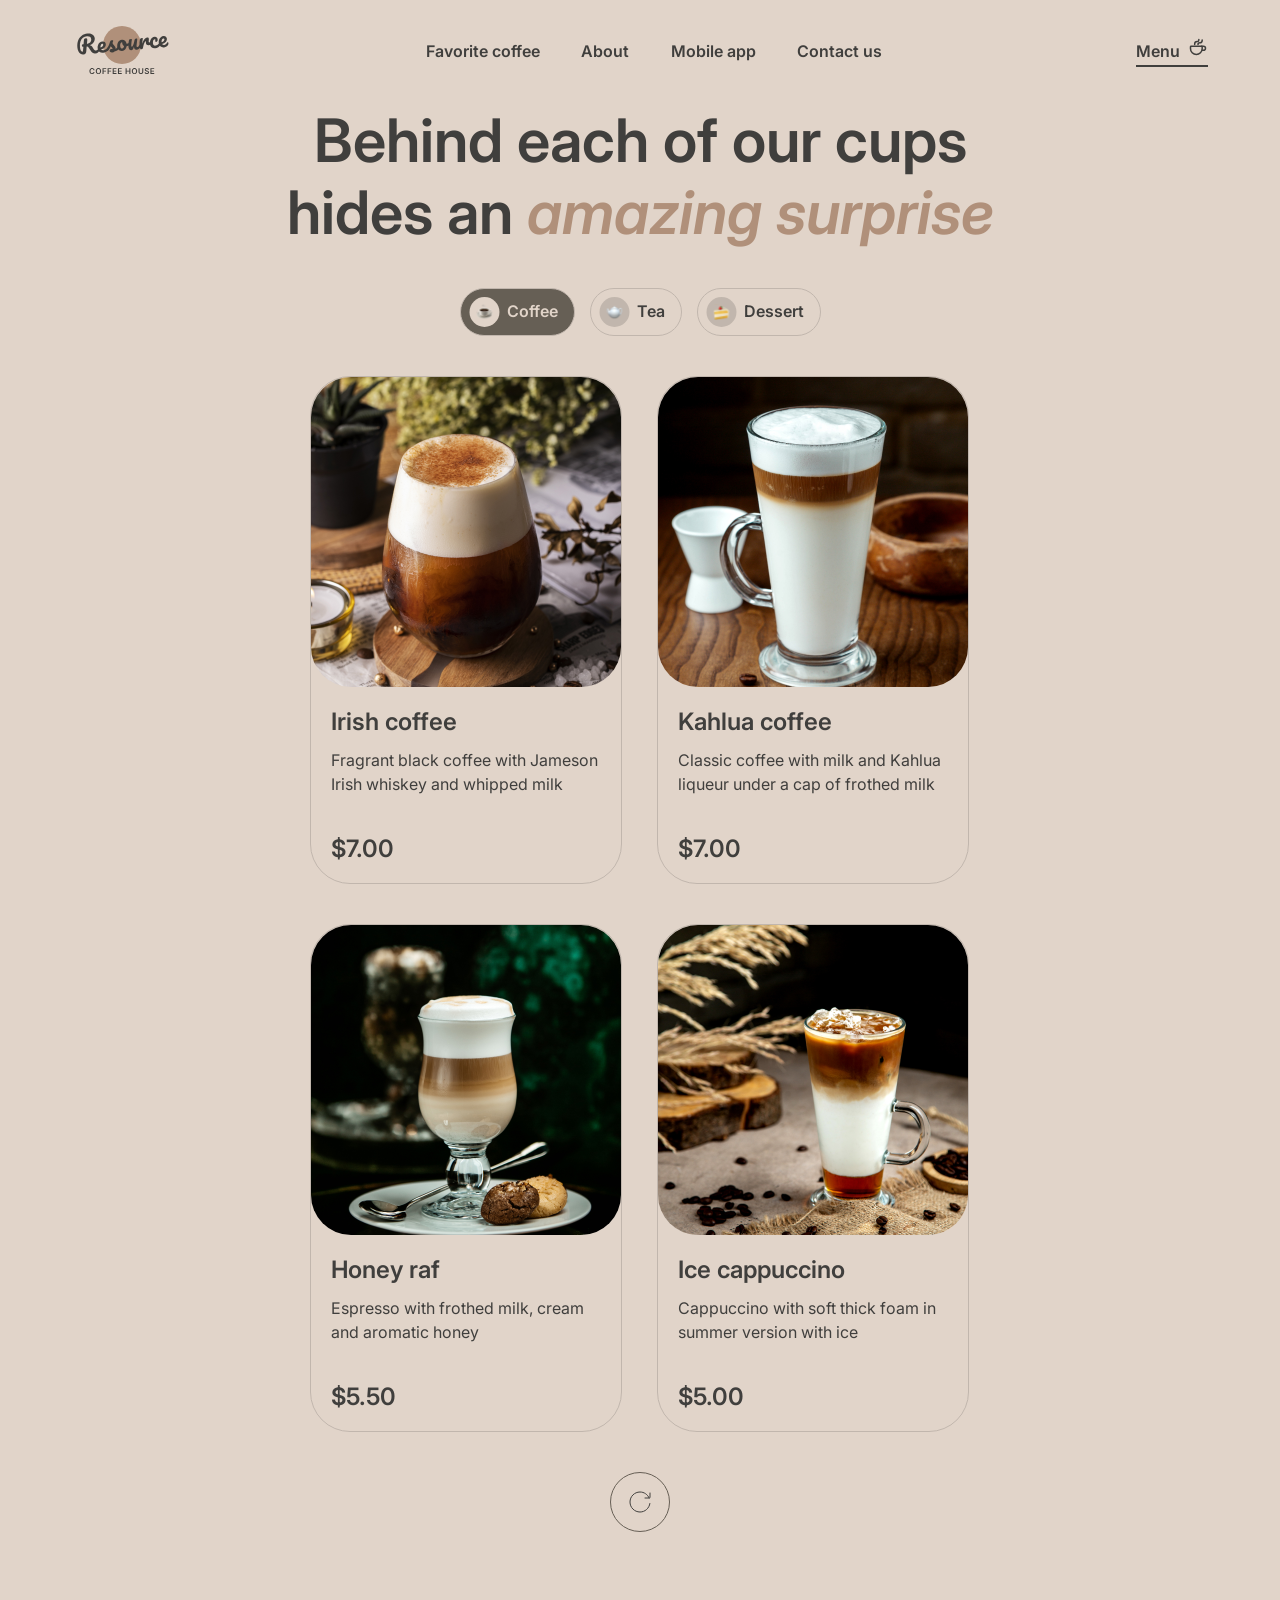
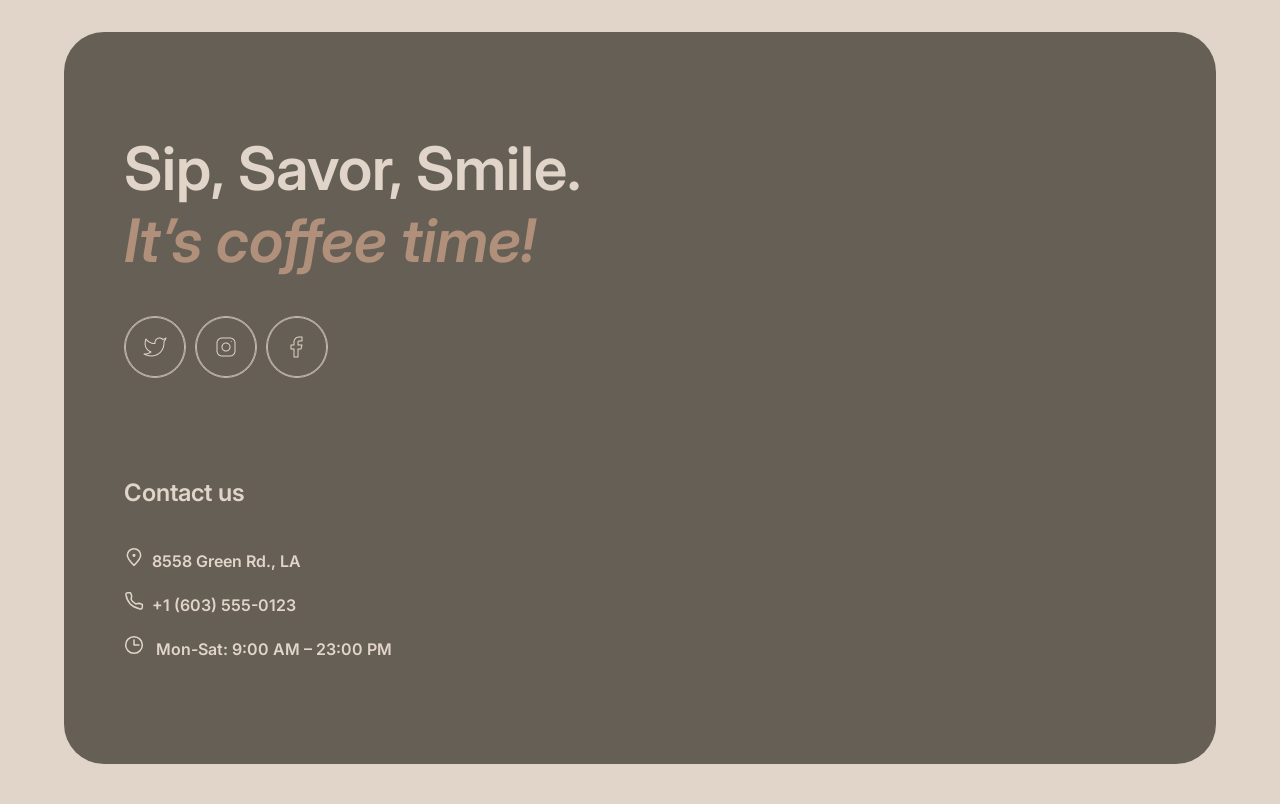
==== commit 45fb8266: "feat: add function to open cards" ====
--- a/pages/coffee-menu.html
+++ b/pages/coffee-menu.html
@@ -31,7 +31,57 @@
         <li class="burger-menu"></li>
       </ul>
     </div>
+
+    <div class="burger-block">
+      <ul>
+        <li class="link" style="margin-top: 60px;"><a href="#favorite-coffee">Favorite coffee</a></li>
+        <li class="link"><a href="#about-section">About</a></li>
+        <li class="link"><a href="#mobile-app">Mobile app</a></li>
+        <li class="link"><a href="#footer">Contact us</a></li>
+      </ul>
+      <a class="go-to-ceffe-menu link" href="#">Menu <img style="position: absolute; margin-left: 16px;" src="../img/coffee-cup-burger.svg" alt="coffee cup"></a>
+      </div>
+    </div>
   </header>
+
+  <div class="modal-for-coffee">
+    <div class="parent">
+
+    </div>
+
+    <div class="description">
+      <h2 class="name">Irish coffee</h2>
+      <p class="desc">Fragrant black coffee with Jameson Irish whiskey and whipped milk</p>
+
+      <h3>Size</h3>
+      <div class="sizes">
+        <button class="small active">200 ml</button>
+        <button class="avarage">300 ml</button>
+        <button class="big">400 ml</button>
+      </div>
+
+      <h3 class="add">Additives</h3>
+      <div class="addictives">
+        <button class="first">Sugar</button>
+        <button class="second">Cinnamon</button>
+        <button class="third">Syrup</button>
+      </div>
+
+      <div class="total">
+        <h4>Total:</h4>
+        <h6 class="prise">$0.00</h6>
+      </div>
+
+      <div class="alert">
+        <img src="../img/house-menu/menu/description/info-empty.svg" alt="alert">
+        <p>The cost is not final. Download our mobile app to see the final price and place your order. Earn loyalty points and enjoy your favorite coffee with up to 20% discount.</p>
+      </div>
+
+      <button class="close-button">Close</button>
+    </div>
+  </div>
+
+  <div class="background"></div>
 
   <main>
     <section class="coffee-tea-des">
@@ -45,98 +95,240 @@
         </div>
 
         <div class="menu">
-          <div class="item">
-            <div class="parent">
-              <img src="../img/house-menu/menu/coffee/coffee-1.png" alt="coffee-1">
-            </div>
-            <div class="about">
-              <h6>Irish coffee</h6>
-              <p>Fragrant black coffee with Jameson Irish whiskey and whipped milk</p>
-              <h3>$7.00</h3>
-            </div>
+          <div class="coffee-section section">
+            <div class="item">
+              <div class="parent">
+                <img src="../img/house-menu/menu/coffee/coffee-1.png" alt="coffee-1">
+              </div>
+              <div class="about">
+                <h6>Irish coffee</h6>
+                <p>Fragrant black coffee with Jameson Irish whiskey and whipped milk</p>
+                <h3>$7.00</h3>
+              </div>
+            </div>
+  
+            <div class="item kahlua">
+              <div class="parent">
+                <img src="../img/house-menu/menu/coffee/coffee-2.png" alt="coffee-1">
+              </div>
+              <div class="about">
+                <h6>Kahlua coffee</h6>
+                <p>Classic coffee with milk and Kahlua liqueur under a cap of frothed milk</p>
+                <h3>$7.00</h3>
+              </div>
+            </div>
+  
+            <div class="item">
+              <div class="parent">
+                <img src="../img/house-menu/menu/coffee/coffee-3.png" alt="coffee-1">
+              </div>
+              <div class="about">
+                <h6>Honey raf</h6>
+                <p>Espresso with frothed milk, cream and aromatic honey</p>
+                <h3>$5.50</h3>
+              </div>
+            </div>
+  
+            <div class="item" style="margin-right: 0;">
+              <div class="parent">
+                <img src="../img/house-menu/menu/coffee/coffee-4.png" alt="coffee-1">
+              </div>
+              <div class="about">
+                <h6>Ice cappuccino</h6>
+                <p>Cappuccino with soft thick foam in summer version with ice</p>
+                <h3>$5.00</h3>
+              </div>
+            </div>
+  
+            <div class="item_block-to-hide">
+              <div class="item">
+                <div class="parent">
+                  <img src="../img/house-menu/menu/coffee/coffee-5.png" alt="coffee-1">
+                </div>
+                <div class="about">
+                  <h6>Espresso</h6>
+                  <p>Classic black coffee</p>
+                  <h3>$4.50</h3>
+                </div>
+              </div>
+    
+              <div class="item">
+                <div class="parent">
+                  <img src="../img/house-menu/menu/coffee/coffee-6.png" alt="coffee-1">
+                </div>
+                <div class="about">
+                  <h6>Latte</h6>
+                  <p>Espresso coffee with the addition of steamed milk and dense milk foam</p>
+                  <h3>$5.50</h3>
+                </div>
+              </div>
+    
+              <div class="item">
+                <div class="parent">
+                  <img src="../img/house-menu/menu/coffee/coffee-7.png" alt="coffee-1">
+                </div>
+                <div class="about">
+                  <h6>Latte macchiato</h6>
+                  <p>Espresso with frothed milk and chocolate</p>
+                  <h3>$5.50</h3>
+                </div>
+              </div>
+  
+              <div class="item" style="margin-right: 0;">
+                <div class="parent">
+                  <img src="../img/house-menu/menu/coffee/coffee-8.png" alt="coffee-1">
+                </div>
+                <div class="about">
+                  <h6>Coffee with cognac</h6>
+                  <p>Fragrant black coffee with cognac and whipped cream</p>
+                  <h3>$6.50</h3>
+                </div>
+              </div>
+            </div>
+
+            <button id="coffee" class="refresh-button"></button>
           </div>
 
-          <div class="item kahlua">
-            <div class="parent">
-              <img src="../img/house-menu/menu/coffee/coffee-2.png" alt="coffee-1">
-            </div>
-            <div class="about">
-              <h6>Kahlua coffee</h6>
-              <p>Classic coffee with milk and Kahlua liqueur under a cap of frothed milk</p>
-              <h3>$7.00</h3>
+          <div class="tea-section section">
+            <div class="item">
+              <div class="parent">
+                <img src="../img/house-menu/menu/tea/tea-1.png" alt="tea-1">
+              </div>
+              <div class="about">
+                <h6>Moroccan</h6>
+                <p>Fragrant black tea with the addition of tangerine, cinnamon, honey, lemon and mint</p>
+                <h3>$4.50</h3>
+              </div>
+            </div>
+
+            <div class="item">
+              <div class="parent">
+                <img src="../img/house-menu/menu/tea/tea-2.png" alt="tea-2">
+              </div>
+              <div class="about">
+                <h6>Ginger</h6>
+                <p>Original black tea with fresh ginger, lemon and honey</p>
+                <h3>$5.00</h3>
+              </div>
+            </div>
+
+            <div class="item">
+              <div class="parent">
+                <img src="../img/house-menu/menu/tea/tea-3.png" alt="tea-3">
+              </div>
+              <div class="about">
+                <h6>Cranberry</h6>
+                <p>Invigorating black tea with cranberry and honey</p>
+                <h3>$5.00</h3>
+              </div>
+            </div>
+
+            <div class="item">
+              <div class="parent">
+                <img src="../img/house-menu/menu/tea/tea-4.png" alt="tea-4">
+              </div>
+              <div class="about">
+                <h6>Sea buckthorn</h6>
+                <p>Toning sweet black tea with sea buckthorn, fresh thyme and cinnamon</p>
+                <h3>$5.00</h3>
+              </div>
             </div>
           </div>
 
-          <div class="item">
-            <div class="parent">
-              <img src="../img/house-menu/menu/coffee/coffee-3.png" alt="coffee-1">
-            </div>
-            <div class="about">
-              <h6>Honey raf</h6>
-              <p>Espresso with frothed milk, cream and aromatic honey</p>
-              <h3>$5.50</h3>
-            </div>
-          </div>
-
-          <div class="item" style="margin-right: 0;">
-            <div class="parent">
-              <img src="../img/house-menu/menu/coffee/coffee-4.png" alt="coffee-1">
-            </div>
-            <div class="about">
-              <h6>Ice cappuccino</h6>
-              <p>Cappuccino with soft thick foam in summer version with ice</p>
-              <h3>$5.00</h3>
-            </div>
-          </div>
-
-          <div class="item_block-to-hide">
-            <div class="item">
-              <div class="parent">
-                <img src="../img/house-menu/menu/coffee/coffee-5.png" alt="coffee-1">
-              </div>
-              <div class="about">
-                <h6>Espresso</h6>
-                <p>Classic black coffee</p>
+          <div class="dessert-section section">
+            <div class="item">
+              <div class="parent">
+                <img src="../img/house-menu/menu/dessert/dessert-1.png" alt="dessert-1">
+              </div>
+              <div class="about">
+                <h6>Marble cheesecake</h6>
+                <p>Philadelphia cheese with lemon zest on a light sponge cake and red currant jam</p>
+                <h3>$3.50</h3>
+              </div>
+            </div>
+  
+            <div class="item">
+              <div class="parent">
+                <img src="../img/house-menu/menu/dessert/dessert-2.png" alt="dessert-2">
+              </div>
+              <div class="about">
+                <h6>Red velvet</h6>
+                <p>Layer cake with cream cheese frosting</p>
+                <h3>$4.00</h3>
+              </div>
+            </div>
+  
+            <div class="item">
+              <div class="parent">
+                <img src="../img/house-menu/menu/dessert/dessert-3.png" alt="dessert-3">
+              </div>
+              <div class="about">
+                <h6>Cheesecakes</h6>
+                <p>Soft cottage cheese pancakes with sour cream and fresh berries and sprinkled with powdered sugar</p>
                 <h3>$4.50</h3>
               </div>
             </div>
   
-            <div class="item">
-              <div class="parent">
-                <img src="../img/house-menu/menu/coffee/coffee-6.png" alt="coffee-1">
-              </div>
-              <div class="about">
-                <h6>Latte</h6>
-                <p>Espresso coffee with the addition of steamed milk and dense milk foam</p>
-                <h3>$5.50</h3>
-              </div>
-            </div>
-  
-            <div class="item">
-              <div class="parent">
-                <img src="../img/house-menu/menu/coffee/coffee-7.png" alt="coffee-1">
-              </div>
-              <div class="about">
-                <h6>Latte macchiato</h6>
-                <p>Espresso with frothed milk and chocolate</p>
-                <h3>$5.50</h3>
-              </div>
-            </div>
-
             <div class="item" style="margin-right: 0;">
               <div class="parent">
-                <img src="../img/house-menu/menu/coffee/coffee-8.png" alt="coffee-1">
-              </div>
-              <div class="about">
-                <h6>Coffee with cognac</h6>
-                <p>Fragrant black coffee with cognac and whipped cream</p>
-                <h3>$6.50</h3>
-              </div>
-            </div>
+                <img src="../img/house-menu/menu/dessert/dessert-4.png" alt="dessert-4">
+              </div>
+              <div class="about">
+                <h6>Creme brulee</h6>
+                <p>Delicate creamy dessert in a caramel basket with wild berries</p>
+                <h3>$4.00</h3>
+              </div>
+            </div>
+  
+            <div id="item-to-hide-dessert" class="item_block-to-hide">
+              <div class="item">
+                <div class="parent">
+                  <img src="../img/house-menu/menu/dessert/dessert-5.png" alt="dessert-5">
+                </div>
+                <div class="about">
+                  <h6>Pancakes</h6>
+                  <p>Tender pancakes with strawberry jam and fresh strawberries</p>
+                  <h3>$4.50</h3>
+                </div>
+              </div>
+    
+              <div class="item">
+                <div class="parent">
+                  <img src="../img/house-menu/menu/dessert/dessert-6.png" alt="dessert-6">
+                </div>
+                <div class="about">
+                  <h6>Honey cake</h6>
+                  <p>Classic honey cake with delicate custard</p>
+                  <h3>$4.50</h3>
+                </div>
+              </div>
+    
+              <div class="item">
+                <div class="parent">
+                  <img src="../img/house-menu/menu/dessert/dessert-7.png" alt="dessert-7">
+                </div>
+                <div class="about">
+                  <h6>Chocolate cake</h6>
+                  <p>Cake with hot chocolate filling and nuts with dried apricots</p>
+                  <h3>$5.50</h3>
+                </div>
+              </div>
+  
+              <div class="item" style="margin-right: 0;">
+                <div class="parent">
+                  <img src="../img/house-menu/menu/dessert/dessert-8.png" alt="dessert-8">
+                </div>
+                <div class="about">
+                  <h6>Black forest</h6>
+                  <p>A combination of thin sponge cake with cherry jam and light chocolate mousse</p>
+                  <h3>$6.50</h3>
+                </div>
+              </div>
+            </div>
+
+            <button id="dessert" class="refresh-button"></button>
           </div>
         </div>
-
-        <button class="refresh-button"></button>
       </div>
     </section>
   </main>
@@ -164,5 +356,7 @@
   </footer>
 
   <script src="../js/script.js"></script>
+  <script src="../js/menu.js"></script>
+  <script src="../js/openCards.js"></script>
 </body>
 </html>
--- a/css/house-menu.css
+++ b/css/house-menu.css
@@ -485,6 +485,7 @@
   margin: 0 auto;
   margin-top: 40px;
   display: none;
+  cursor: pointer;
 }
 
 header .coffee-menu .burger-menu {
@@ -494,6 +495,429 @@
   width: 44px;
   height: 44px;
   display: none;
+  transition: .8s all;
+}
+
+header .coffee-menu .burger-menu.active {
+  background-image: url("../img/responsive/768px/button-icon-burger-active.svg");
+  background-repeat: no-repeat;
+  background-size: contain;
+  width: 44px;
+  height: 44px;
+  transition: .8s all;
+}
+
+.burger-block {
+  width: 100%;
+  height: 100%;
+  background: #E1D4C9;
+  position: fixed;
+  z-index: 1;
+  left: 100%;
+  transition: 0.3s;
+  display: block;
+  top: 100px;
+  opacity: 0;
+}
+
+.burger-block.active {
+  left: 0%;
+  position: absolute;
+  opacity: 1;
+}
+
+body.active {
+  overflow: hidden;
+}
+
+header {
+  overflow: hidden;
+}
+
+.burger-block ul li {
+  display: block;
+  width: fit-content;
+  margin: 0 auto;
+  margin-bottom: 60px;
+}
+
+.burger-block ul li a {
+  color: #403F3D;
+  font-family: Inter;
+  font-size: 32px;
+  font-style: normal;
+  font-weight: 600;
+  text-decoration: none;
+}
+
+.go-to-ceffe-menu {
+  text-decoration: none;
+  color: #403F3D;
+  font-size: 32px;
+  font-style: normal;
+  font-weight: 600;
+  font-family: Inter;
+  display: block;
+  width: 143px;
+  margin: 0 auto;
+}
+
+.menu .coffee-section {
+  width: 100%;
+  display: flex;
+  flex-wrap: wrap;
+}
+
+.menu .tea-section {
+  width: 100%;
+  display: flex;
+  flex-wrap: wrap;
+  justify-content: space-between;
+  display: none;
+}
+
+.menu .tea-section .item {
+  margin-right: 0px;
+}
+
+.menu .dessert-section {
+  width: 100%;
+  display: flex;
+  flex-wrap: wrap;
+  justify-content: space-between;
+  display: none;
+}
+
+.menu .dessert-section .item {
+  margin-right: 0px;
+}
+
+#item-to-hide-dessert {
+  display: flex;
+  justify-content: space-between;
+  width: 100%;
+}
+
+.item_block-to-hide {
+  display: flex;
+  justify-content: space-between;
+  width: 100%;
+}
+
+.coffee-tea-des .menu .item_block-to-hide .item {
+  margin-right: 0px;
+}
+
+.description h3 {
+  font-weight: 400;
+}
+
+.modal-for-coffee {
+  width: 768px;
+  padding: 16px;
+  border-radius: 40px;
+  position: fixed;
+  z-index: -99;
+  top: 20%;
+  left: 25%;
+  background: #E1D4C9;
+  transition: all 0.6s;
+  opacity: 0;
+  display: flex;
+}
+
+.modal-for-coffee.active {
+  z-index: 99;
+  opacity: 1;
+}
+
+.modal-for-coffee .parent {
+  width: 310px;
+  height: 310px;
+  overflow: hidden;
+  position: relative;
+  border-radius: 40px;
+  margin-bottom: 20px;
+}
+
+.background {
+  width: 100%;
+  height: 100%;
+  background: black;
+  opacity: 0;
+  position: fixed;
+  top: 0;
+  left: 0;
+  z-index: 40;
+  display: none;
+  transition: all 0.6s;
+}
+
+.description {
+  width: 55%;
+  margin-left: 20px;
+}
+
+.description h2 {
+  color: #403F3D;
+  font-family: Inter;
+  font-size: 24px;
+  font-weight: 600;
+  margin-bottom: 12px;
+}
+
+.description p {
+  color: #403F3D;
+  font-family: Inter;
+  font-size: 16px;
+  font-style: normal;
+  font-weight: 400;
+  margin-bottom: 20px;
+}
+
+.description button {
+  border-radius: 100px;
+  border: 1px solid #C1B6AD;
+  padding: 11px 16px 11px 46px;
+  background: none;
+  color: #403F3D;
+  font-family: Inter;
+  font-size: 16px;
+  font-style: normal;
+}
+
+.description h3 {
+  color: #403F3D;
+  font-family: Inter;
+  font-size: 16px;
+  font-style: normal;
+  margin-bottom: 8px;
+}
+
+.description .add {
+  margin-top: 20px;
+}
+
+.total {
+  display: flex;
+  justify-content: space-between;
+  margin-top: 20px;
+}
+
+.total h4 {
+  color: #403F3D;
+  font-family: Inter;
+  font-size: 24px;
+  font-style: normal;
+  font-weight: 600;
+}
+
+.total h6 {
+  color: #403F3D;
+  font-family: Inter;
+  font-size: 24px;
+  font-style: normal;
+}
+
+.background.active {
+  display: block;
+  opacity: 0.4;
+  z-index: 40;
+}
+
+.alert {
+  display: flex;
+  justify-content: space-between;
+  padding-top: 12px;
+  padding-bottom: 12px;
+  border-top: 1px solid #C1B6AD;
+  margin-top: 20px;
+  margin-bottom: 20px;
+}
+
+.alert p {
+  color: #403F3D;
+  font-family: Inter;
+  font-size: 10px;
+  font-style: normal;
+  font-weight: 600;
+  margin-bottom: 0;
+}
+
+.description button {
+  color: #403F3D;
+  font-family: Inter;
+  font-size: 16px;
+  font-style: normal;
+  font-weight: 600;
+}
+
+.description .close-button {
+  border-radius: 100px;
+  border: 1px solid #665F55;
+  width: 438px;
+  height: 44px;
+  color: #403F3D;
+  font-family: Inter;
+  font-size: 16px;
+  font-style: normal;
+  font-weight: 600;
+  transition: all 0.6s;
+  text-align: center;
+}
+
+.sizes button,
+.additives button {
+  margin-right: 4px;
+  position: relative;
+  transition: all 0.6s;
+}
+
+.sizes .small::before {
+  content: "";
+  background-image: url("../img/house-menu/menu/description/s.svg");
+  width: 30px;
+  height: 30px;
+  background-repeat: no-repeat;
+  display: inline-block;
+  background-size: contain;
+  position: absolute;
+  left: 8px;
+  top: 8px;
+  transition: all 0.6s;
+}
+
+.sizes .avarage::before {
+  content: "";
+  background-image: url("../img/house-menu/menu/description/m.svg");
+  width: 30px;
+  height: 30px;
+  background-repeat: no-repeat;
+  display: inline-block;
+  background-size: contain;
+  position: absolute;
+  left: 8px;
+  top: 6px;
+  transition: all 0.6s;
+}
+
+.sizes .avarage:hover::before,
+.sizes .avarage.active::before {
+  background-image: url("../img/house-menu/menu/description/m-active.svg");
+}
+
+.sizes .big:hover::before,
+.sizes .big.active::before {
+  background-image: url("../img/house-menu/menu/description/l-active.svg");
+}
+
+.sizes .big::before {
+  content: "";
+  background-image: url("../img/house-menu/menu/description/l.svg");
+  width: 30px;
+  height: 30px;
+  background-repeat: no-repeat;
+  display: inline-block;
+  background-size: contain;
+  position: absolute;
+  left: 8px;
+  top: 6px;
+  transition: all 0.6s;
+}
+
+.sizes button:hover,
+.addictives button:hover {
+  transition: all 0.6s;
+  background: #665F55;
+  color: #E1D4C9;
+  cursor: pointer;
+}
+
+.sizes .small:hover::before {
+  background-image: url("../img/house-menu/menu/description/s-active.svg");
+}
+
+.sizes .small.active::before {
+  background-image: url("../img/house-menu/menu/description/s-active.svg");
+}
+
+.sizes button.active,
+.addictives button.active {
+  transition: all 0.6s;
+  background: #665F55;
+  color: #E1D4C9;
+}
+
+.description .close-button:hover {
+  color:#E1D4C9;
+  background: #665F55;
+  cursor: pointer;
+}
+
+.alert img {
+  height: 16px;
+  margin-right: 8px;
+}
+
+.addictives button {
+  position: relative;
+}
+
+.addictives .first::before {
+  content: "";
+  background-image: url("../img/house-menu/menu/description/one.svg");
+  width: 30px;
+  height: 30px;
+  background-repeat: no-repeat;
+  display: inline-block;
+  background-size: contain;
+  position: absolute;
+  left: 8px;
+  top: 6px;
+  transition: all 0.6s;
+}
+
+.addictives .first:hover::before,
+.addictives .first.active::before {
+  background-image: url("../img/house-menu/menu/description/one-active.svg");
+}
+
+.addictives .second::before {
+  content: "";
+  background-image: url("../img/house-menu/menu/description/two.svg");
+  width: 30px;
+  height: 30px;
+  background-repeat: no-repeat;
+  display: inline-block;
+  background-size: contain;
+  position: absolute;
+  left: 8px;
+  top: 6px;
+  transition: all 0.6s;
+}
+
+.addictives .second:hover::before,
+.addictives .second.active::before {
+  background-image: url("../img/house-menu/menu/description/two-active.svg");
+}
+
+.addictives .third::before {
+  content: "";
+  background-image: url("../img/house-menu/menu/description/third.svg");
+  width: 30px;
+  height: 30px;
+  background-repeat: no-repeat;
+  display: inline-block;
+  background-size: contain;
+  position: absolute;
+  left: 8px;
+  top: 6px;
+  transition: all 0.6s;
+}
+
+.addictives .third:hover::before,
+.addictives .third.active::before {
+  background-image: url("../img/house-menu/menu/description/third-active.svg");
 }
 
 
--- a/css/responsive.css
+++ b/css/responsive.css
@@ -130,7 +130,7 @@
     font-size: 38px;
   }
   .slider-block .slider {
-    height: unset;
+    /* height: unset; */
   }
   .slider .slide-1 {
     height: unset;
@@ -151,8 +151,8 @@
   .choose-fav-coffee span {
     font-size: 32px;
   }
-  .slider-block .slider {
-    height: unset;
+  .slider .elements {
+    width: 300%;
   }
   .slider .slide-1 {
     height: unset;
@@ -364,8 +364,19 @@
   }
 }
 
+@media screen and (min-width: 1352px) {
+  .refresh-button {
+    display: none !important;
+  }
+  .item_block-to-hide,
+  #item-to-hide-dessert {
+    display: flex !important;
+  }
+}
+
 @media screen and (max-width: 1352px) {
-  .item_block-to-hide {
+  .item_block-to-hide,
+  #item-to-hide-dessert {
     display: none;
   }
   .coffee-tea-des .menu .item.kahlua {
@@ -400,4 +411,498 @@
   .coffee-tea-des .menu-block .menu-buttons {
     width: 345px;
   }
+}
+
+@media screen and (max-width: 508px) {
+  .slider-block .slider {
+    height: 637px;
+  }
+}
+
+@media screen and (max-width: 506px) {
+  .slider-block .slider {
+    height: 635px;
+  }
+}
+
+@media screen and (max-width: 504px) {
+  .slider-block .slider {
+    height: 633px;
+  }
+}
+
+@media screen and (max-width: 502px) {
+  .slider-block .slider {
+    height: 631px;
+  }
+}
+
+@media screen and (max-width: 500px) {
+  .slider-block .slider {
+    height: 629px;
+  }
+}
+
+@media screen and (max-width: 498px) {
+  .slider-block .slider {
+    height: 628px;
+  }
+}
+
+@media screen and (max-width: 496px) {
+  .slider-block .slider {
+    height: 625px;
+  }
+}
+
+@media screen and (max-width: 494px) {
+  .slider-block .slider {
+    height: 623px;
+  }
+}
+
+@media screen and (max-width: 492px) {
+  .slider-block .slider {
+    height: 620px;
+  }
+}
+
+@media screen and (max-width: 490px) {
+  .slider-block .slider {
+    height: 617px;
+  }
+}
+
+@media screen and (max-width: 488px) {
+  .slider-block .slider {
+    height: 613px;
+  }
+}
+
+@media screen and (max-width: 486px) {
+  .slider-block .slider {
+    height: 609px;
+  }
+}
+
+@media screen and (max-width: 484px) {
+  .slider-block .slider {
+    height: 605px;
+  }
+}
+
+@media screen and (max-width: 482px) {
+  .slider-block .slider {
+    height: 601px;
+  }
+}
+
+@media screen and (max-width: 480px) {
+  .slider-block .slider {
+    height: 596px;
+  }
+}
+
+@media screen and (max-width: 478px) {
+  .slider-block .slider {
+    height: 600px;
+  }
+}
+
+@media screen and (max-width: 476px) {
+  .slider-block .slider {
+    height: 598px;
+  }
+}
+
+@media screen and (max-width: 474px) {
+  .slider-block .slider {
+    height: 599px;
+  }
+}
+
+@media screen and (max-width: 472px) {
+  .slider-block .slider {
+    height: 599px;
+  }
+}
+
+@media screen and (max-width: 470px) {
+  .slider-block .slider {
+    height: 589px;
+  }
+}
+
+@media screen and (max-width: 468px) {
+  .slider-block .slider {
+    height: 591px;
+  }
+}
+
+@media screen and (max-width: 466px) {
+  .slider-block .slider {
+    height: 589px;
+  }
+}
+
+@media screen and (max-width: 464px) {
+  .slider-block .slider {
+    height: 588px;
+  }
+}
+
+@media screen and (max-width: 434px) {
+  .slider-block .slider {
+    height: 570px;
+  }
+}
+
+@media screen and (max-width: 433px) {
+  .slider-block .slider {
+    height: 568px;
+  }
+}
+
+@media screen and (max-width: 432px) {
+  .slider-block .slider {
+    height: 566px;
+  }
+}
+
+@media screen and (max-width: 431px) {
+  .slider-block .slider {
+    height: 564px;
+  }
+}
+
+@media screen and (max-width: 430px) {
+  .slider-block .slider {
+    height: 562px;
+  }
+}
+
+@media screen and (max-width: 429px) {
+  .slider-block .slider {
+    height: 560px;
+  }
+}
+
+@media screen and (max-width: 428px) {
+  .slider-block .slider {
+    height: 558px;
+  }
+}
+
+@media screen and (max-width: 427px) {
+  .slider-block .slider {
+    height: 556px;
+  }
+}
+
+@media screen and (max-width: 426px) {
+  .slider-block .slider {
+    height: 554px;
+  }
+}
+
+@media screen and (max-width: 425px) {
+  .slider-block .slider {
+    height: 552px;
+  }
+}
+
+@media screen and (max-width: 423px) {
+  .slider-block .slider {
+    height: 550px;
+  }
+}
+
+@media screen and (max-width: 421px) {
+  .slider-block .slider {
+    height: 548px;
+  }
+}
+
+@media screen and (max-width: 419px) {
+  .slider-block .slider {
+    height: 546px;
+  }
+}
+
+@media screen and (max-width: 417px) {
+  .slider-block .slider {
+    height: 544px;
+  }
+}
+
+@media screen and (max-width: 415px) {
+  .slider-block .slider {
+    height: 542px;
+  }
+}
+
+@media screen and (max-width: 413px) {
+  .slider-block .slider {
+    height: 540px;
+  }
+}
+
+@media screen and (max-width: 411px) {
+  .slider-block .slider {
+    height: 538px;
+  }
+}
+
+@media screen and (max-width: 409px) {
+  .slider-block .slider {
+    height: 537px;
+  }
+}
+
+@media screen and (max-width: 407px) {
+  .slider-block .slider {
+    height: 535px;
+  }
+}
+
+@media screen and (max-width: 390px) {
+  .slider-block .slider {
+    height: 524px;
+  }
+}
+
+@media screen and (max-width: 388px) {
+  .slider-block .slider {
+    height: 522px;
+  }
+}
+
+@media screen and (max-width: 386px) {
+  .slider-block .slider {
+    height: 520px;
+  }
+}
+
+@media screen and (max-width: 384px) {
+  .slider-block .slider {
+    height: 518px;
+  }
+}
+
+@media screen and (max-width: 1400px) {
+  .modal-for-coffee {
+    left: 19.5%;
+  }
+}
+
+@media screen and (max-width: 1280px) {
+  .modal-for-coffee {
+    left: 19%;
+  }
+}
+
+@media screen and (max-width: 1260px) {
+  .modal-for-coffee {
+    left: 18.5%;
+  }
+}
+
+@media screen and (max-width: 1230px) {
+  .modal-for-coffee {
+    left: 18%;
+  }
+}
+
+@media screen and (max-width: 1215px) {
+  .modal-for-coffee {
+    left: 17.5%;
+  }
+}
+
+@media screen and (max-width: 1215px) {
+  .modal-for-coffee {
+    left: 17.5%;
+  }
+}
+
+@media screen and (max-width: 1190px) {
+  .modal-for-coffee {
+    left: 17%;
+  }
+}
+
+@media screen and (max-width: 1170px) {
+  .modal-for-coffee {
+    left: 16.5%;
+  }
+}
+
+@media screen and (max-width: 1150px) {
+  .modal-for-coffee {
+    left: 16%;
+  }
+}
+
+@media screen and (max-width: 1130px) {
+  .modal-for-coffee {
+    left: 15.5%;
+  }
+}
+
+@media screen and (max-width: 1115px) {
+  .modal-for-coffee {
+    left: 15%;
+  }
+}
+
+@media screen and (max-width: 1095px) {
+  .modal-for-coffee {
+    left: 14.5%;
+  }
+}
+
+@media screen and (max-width: 1075px) {
+  .modal-for-coffee {
+    left: 14%;
+  }
+}
+
+@media screen and (max-width: 1055px) {
+  .modal-for-coffee {
+    left: 13.5%;
+  }
+}
+
+@media screen and (max-width: 1035px) {
+  .modal-for-coffee {
+    left: 13%;
+  }
+}
+
+@media screen and (max-width: 1025px) {
+  .modal-for-coffee {
+    left: 12.5%;
+  }
+}
+
+@media screen and (max-width: 1005px) {
+  .modal-for-coffee {
+    left: 11.7%;
+  }
+}
+
+@media screen and (max-width: 985px) {
+  .modal-for-coffee {
+    left: 11.5%;
+  }
+}
+
+@media screen and (max-width: 965px) {
+  .modal-for-coffee {
+    left: 10.5%;
+  }
+}
+
+@media screen and (max-width: 955px) {
+  .modal-for-coffee {
+    left: 10%;
+  }
+}
+
+@media screen and (max-width: 945px) {
+  .modal-for-coffee {
+    left: 9.5%;
+  }
+}
+
+@media screen and (max-width: 935px) {
+  .modal-for-coffee {
+    left: 9%;
+  }
+}
+
+@media screen and (max-width: 925px) {
+  .modal-for-coffee {
+    left: 8.5%;
+  }
+}
+
+@media screen and (max-width: 915px) {
+  .modal-for-coffee {
+    left: 7.7%;
+  }
+}
+
+@media screen and (max-width: 905px) {
+  .modal-for-coffee {
+    left: 7%;
+  }
+}
+
+@media screen and (max-width: 895px) {
+  .modal-for-coffee {
+    left: 6.3%;
+  }
+}
+
+@media screen and (max-width: 885px) {
+  .modal-for-coffee {
+    left: 5.3%;
+  }
+}
+
+@media screen and (max-width: 875px) {
+  .modal-for-coffee {
+    left: 4.5%;
+  }
+}
+
+@media screen and (max-width: 865px) {
+  .modal-for-coffee {
+    left: 3.6%;
+  }
+}
+
+@media screen and (max-width: 855px) {
+  .modal-for-coffee {
+    left: 5%;
+    width: 85.5%;
+  }
+  .description .close-button {
+    width: 100%;
+  }
+}
+
+@media screen and (max-width: 816px) {
+  .sizes .big {
+    margin-top: 8px;
+  }
+}
+
+@media screen and (max-width: 809px) {
+  .addictives .third {
+    margin-top: 8px;
+  }
+}
+
+@media screen and (max-width: 580px) {
+  .modal-for-coffee .parent {
+    display: none;
+  }
+  .description {
+    width: 100%;
+    margin-left: unset;
+  }
+}
+
+@media screen and (max-width: 500px) {
+  .modal-for-coffee {
+    left: 4%;
+  }
+}
+
+@media screen and (max-width: 420px) {
+  .modal-for-coffee {
+    left: 3%;
+  }
 }
